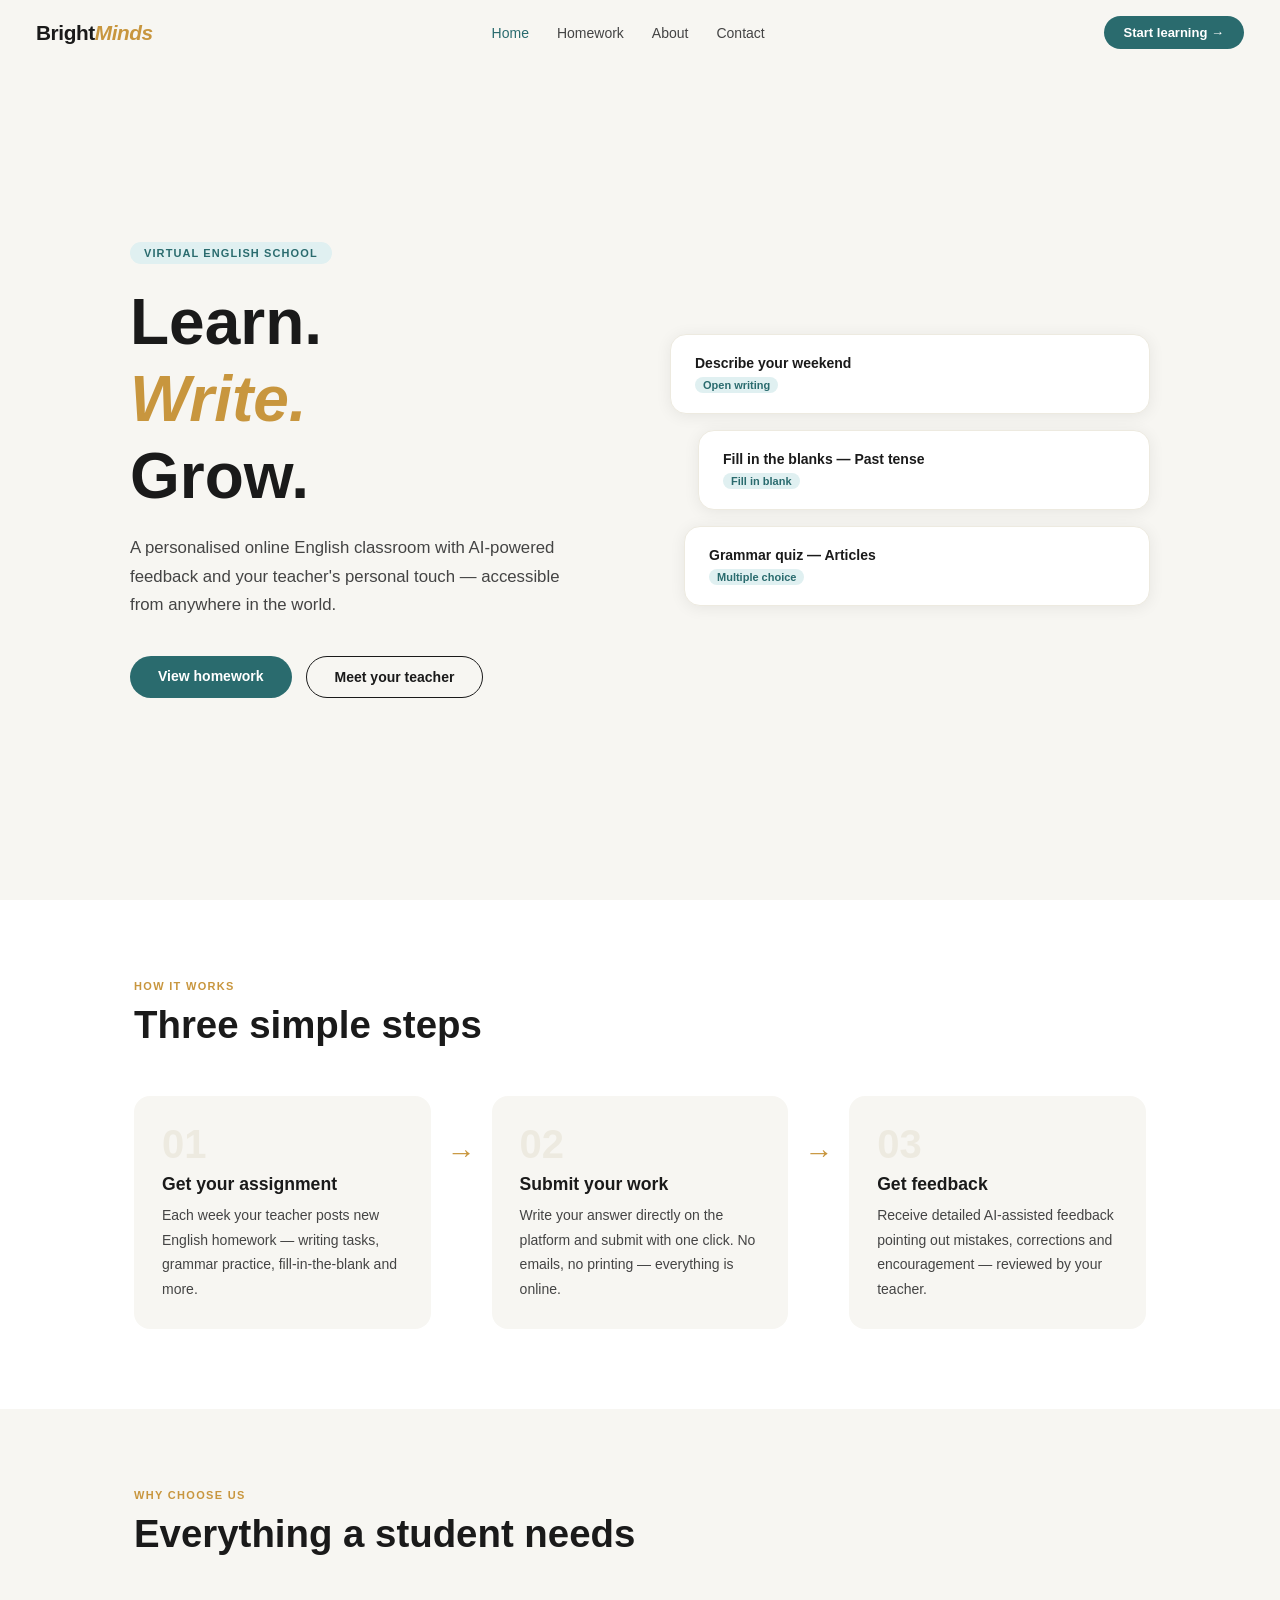
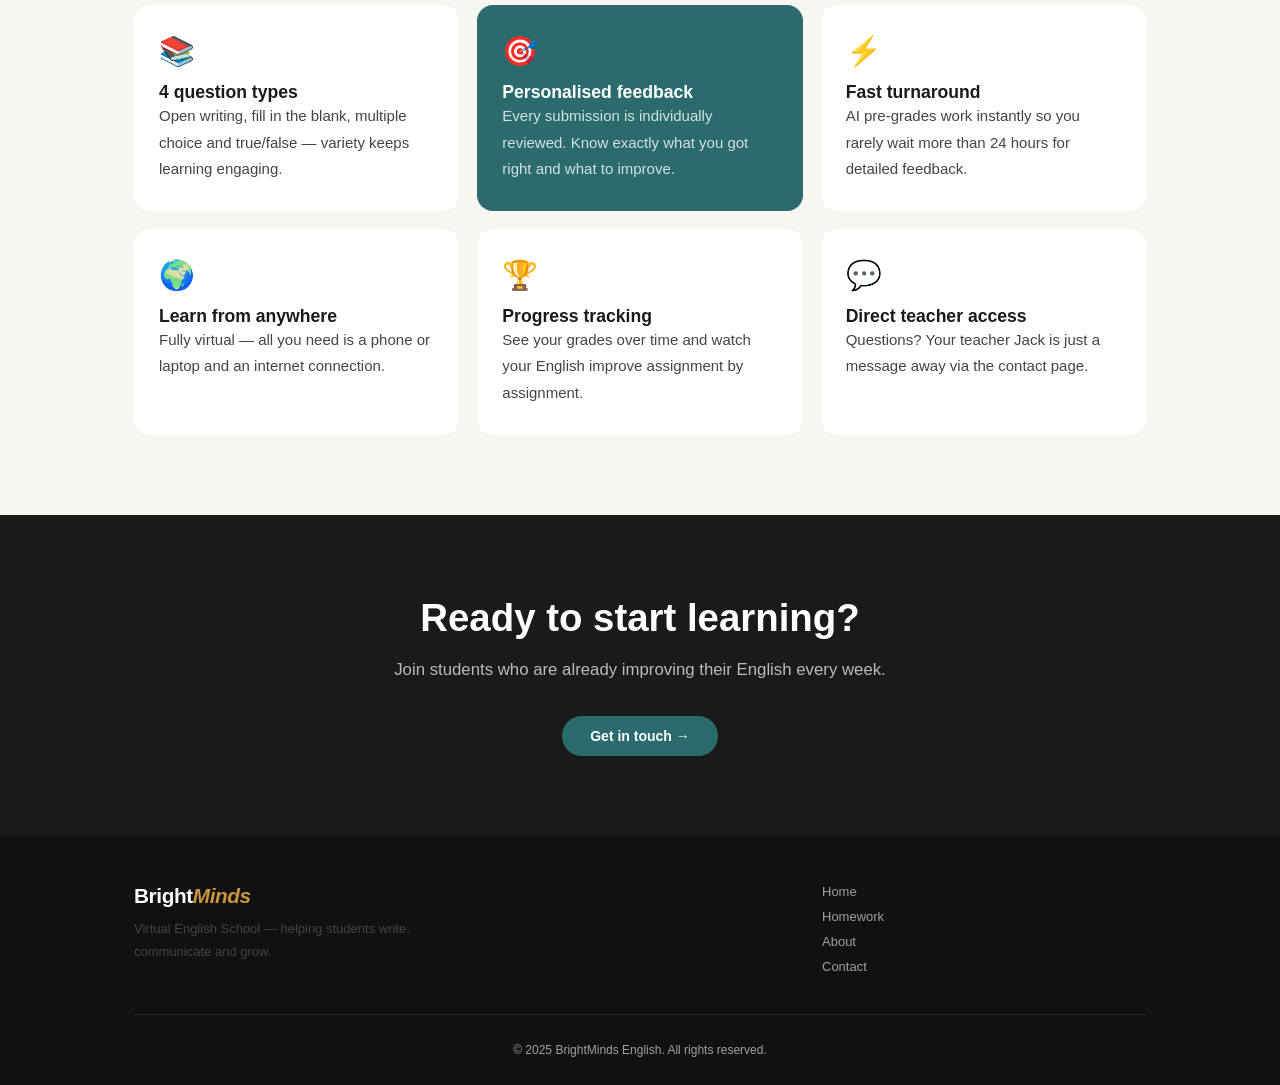
==== index.html @ 04beb888 "My new english learning website" ====
<!DOCTYPE html>
<html lang="en">
<head>
<meta charset="UTF-8"/>
<meta name="viewport" content="width=device-width, initial-scale=1.0"/>
<title>BrightMinds English — Virtual English School</title>
<link rel="stylesheet" href="css/style.css"/>
</head>
<body>
<nav class="nav" id="nav">
  <a href="index.html" class="nav-logo">Bright<em>Minds</em></a>
  <div class="nav-links">
    <a href="index.html" class="nav-link active">Home</a>
    <a href="pages/homework.html" class="nav-link">Homework</a>
    <a href="pages/about.html" class="nav-link">About</a>
    <a href="pages/contact.html" class="nav-link">Contact</a>
  </div>
  <a href="pages/homework.html" class="nav-cta">Start learning →</a>
  <button class="nav-burger" onclick="toggleMenu()">&#9776;</button>
</nav>
<div class="mobile-menu" id="mobile-menu">
  <a href="index.html">Home</a>
  <a href="pages/homework.html">Homework</a>
  <a href="pages/about.html">About</a>
  <a href="pages/contact.html">Contact</a>
</div>

<section class="hero">
  <div class="hero-inner">
    <div class="hero-tag">Virtual English School</div>
    <h1 class="hero-title">Learn.<br/><em>Write.</em><br/>Grow.</h1>
    <p class="hero-sub">A personalised online English classroom with AI-powered feedback and your teacher's personal touch — accessible from anywhere in the world.</p>
    <div class="hero-btns">
      <a href="pages/homework.html" class="btn btn-primary">View homework</a>
      <a href="pages/about.html" class="btn btn-ghost">Meet your teacher</a>
    </div>
  </div>
  <div class="hero-visual">
    <div class="hw-preview-card">
      <div class="hw-preview-title">Describe your weekend</div>
      <span class="hw-preview-type">Open writing</span>
    </div>
    <div class="hw-preview-card">
      <div class="hw-preview-title">Fill in the blanks — Past tense</div>
      <span class="hw-preview-type">Fill in blank</span>
    </div>
    <div class="hw-preview-card">
      <div class="hw-preview-title">Grammar quiz — Articles</div>
      <span class="hw-preview-type">Multiple choice</span>
    </div>
  </div>
</section>

<section class="section how">
  <div class="container">
    <div class="section-label">How it works</div>
    <h2 class="section-title">Three simple steps</h2>
    <div class="steps">
      <div class="step"><div class="step-num">01</div><h3>Get your assignment</h3><p>Each week your teacher posts new English homework — writing tasks, grammar practice, fill-in-the-blank and more.</p></div>
      <div class="step-divider">→</div>
      <div class="step"><div class="step-num">02</div><h3>Submit your work</h3><p>Write your answer directly on the platform and submit with one click. No emails, no printing — everything is online.</p></div>
      <div class="step-divider">→</div>
      <div class="step"><div class="step-num">03</div><h3>Get feedback</h3><p>Receive detailed AI-assisted feedback pointing out mistakes, corrections and encouragement — reviewed by your teacher.</p></div>
    </div>
  </div>
</section>

<section class="section features" style="background:var(--cream)">
  <div class="container">
    <div class="section-label">Why choose us</div>
    <h2 class="section-title">Everything a student needs</h2>
    <div class="features-grid">
      <div class="feature-card"><div class="feature-icon">📚</div><h3>4 question types</h3><p>Open writing, fill in the blank, multiple choice and true/false — variety keeps learning engaging.</p></div>
      <div class="feature-card featured"><div class="feature-icon">🎯</div><h3>Personalised feedback</h3><p>Every submission is individually reviewed. Know exactly what you got right and what to improve.</p></div>
      <div class="feature-card"><div class="feature-icon">⚡</div><h3>Fast turnaround</h3><p>AI pre-grades work instantly so you rarely wait more than 24 hours for detailed feedback.</p></div>
      <div class="feature-card"><div class="feature-icon">🌍</div><h3>Learn from anywhere</h3><p>Fully virtual — all you need is a phone or laptop and an internet connection.</p></div>
      <div class="feature-card"><div class="feature-icon">🏆</div><h3>Progress tracking</h3><p>See your grades over time and watch your English improve assignment by assignment.</p></div>
      <div class="feature-card"><div class="feature-icon">💬</div><h3>Direct teacher access</h3><p>Questions? Your teacher Jack is just a message away via the contact page.</p></div>
    </div>
  </div>
</section>

<section class="cta-banner">
  <div class="container">
    <h2>Ready to start learning?</h2>
    <p>Join students who are already improving their English every week.</p>
    <a href="pages/contact.html" class="btn btn-primary">Get in touch →</a>
  </div>
</section>

<footer class="footer">
  <div class="container footer-inner">
    <div class="footer-brand">
      <span class="nav-logo" style="color:white">Bright<em>Minds</em></span>
      <p>Virtual English School — helping students write, communicate and grow.</p>
    </div>
    <div class="footer-links">
      <a href="index.html">Home</a>
      <a href="pages/homework.html">Homework</a>
      <a href="pages/about.html">About</a>
      <a href="pages/contact.html">Contact</a>
    </div>
    <div class="footer-copy">© 2025 BrightMinds English. All rights reserved.</div>
  </div>
</footer>
<script src="js/main.js"></script>
</body>
</html>
---- css/style.css ----
*,*::before,*::after{box-sizing:border-box;margin:0;padding:0}
html{scroll-behavior:smooth}
body{font-family:-apple-system,BlinkMacSystemFont,'Segoe UI','PingFang SC','Microsoft YaHei',sans-serif;font-size:15px;color:#1a1a1a;background:#f7f6f2;overflow-x:hidden}

:root{
  --ink:#1a1a1a;--ink2:#444;--ink3:#888;
  --cream:#f7f6f2;--cream2:#edeae0;
  --teal:#2a6b6e;--teal2:#1e5052;--teal-light:#e0f0f1;
  --gold:#c8963e;--gold-light:#f5e9d0;
  --white:#fff;
  --red:#c0392b;--red-light:#fde8e8;
  --green:#27ae60;--green-light:#eafaf1;
  --radius:10px;--radius-lg:16px;
  --shadow:0 2px 16px rgba(0,0,0,0.07);
  --shadow-lg:0 8px 40px rgba(0,0,0,0.11);
}

h1,h2,h3{font-weight:700;line-height:1.2;color:var(--ink)}
h1{font-size:clamp(2.2rem,6vw,4rem)}
h2{font-size:clamp(1.6rem,3vw,2.4rem)}
h3{font-size:1.1rem}
p{line-height:1.75;color:var(--ink2)}
a{text-decoration:none;color:inherit}
em{font-style:italic;color:var(--gold)}

.container{max-width:1060px;margin:0 auto;padding:0 24px}
.section{padding:80px 0}
.section-label{font-size:11px;font-weight:600;letter-spacing:.12em;text-transform:uppercase;color:var(--gold);margin-bottom:10px}
.section-title{margin-bottom:48px}

/* NAV */
.nav{position:fixed;top:0;left:0;right:0;z-index:100;display:flex;align-items:center;justify-content:space-between;padding:16px 36px;background:rgba(247,246,242,0.92);backdrop-filter:blur(10px);border-bottom:1px solid transparent;transition:border-color .3s,box-shadow .3s}
.nav.scrolled{border-color:rgba(0,0,0,0.07);box-shadow:0 2px 16px rgba(0,0,0,0.05)}
.nav-logo{font-size:1.3rem;font-weight:800;color:var(--ink);letter-spacing:-.02em}
.nav-links{display:flex;gap:28px}
.nav-link{font-size:14px;font-weight:500;color:var(--ink2);transition:color .2s}
.nav-link:hover,.nav-link.active{color:var(--teal)}
.nav-cta{font-size:13px;font-weight:600;padding:9px 20px;background:var(--teal);color:var(--white);border-radius:50px;transition:background .2s,transform .15s}
.nav-cta:hover{background:var(--teal2);transform:translateY(-1px)}
.nav-burger{display:none;background:none;border:none;font-size:22px;cursor:pointer;color:var(--ink)}
.mobile-menu{display:none;position:fixed;top:64px;left:0;right:0;background:var(--cream);border-bottom:1px solid var(--cream2);flex-direction:column;padding:16px 24px;gap:0;z-index:99}
.mobile-menu.open{display:flex}
.mobile-menu a{font-size:15px;font-weight:500;color:var(--ink2);padding:12px 0;border-bottom:1px solid var(--cream2)}

/* BUTTONS */
.btn{display:inline-block;padding:12px 28px;border-radius:50px;font-size:14px;font-weight:600;cursor:pointer;transition:all .15s;border:none;font-family:inherit}
.btn-primary{background:var(--teal);color:var(--white)}
.btn-primary:hover{background:var(--teal2);transform:translateY(-1px);box-shadow:0 6px 20px rgba(42,107,110,.25)}
.btn-ghost{background:transparent;color:var(--ink);border:1.5px solid var(--ink)}
.btn-ghost:hover{background:var(--ink);color:var(--white)}
.btn-gold{background:var(--gold);color:var(--white)}
.btn-gold:hover{background:#a87830}
.btn-sm{padding:8px 18px;font-size:13px}
.btn:disabled{opacity:.5;cursor:not-allowed;transform:none}

/* HERO */
.hero{min-height:100vh;display:grid;grid-template-columns:1fr 1fr;align-items:center;padding:120px 40px 80px;max-width:1100px;margin:0 auto;gap:60px}
.hero-tag{display:inline-block;font-size:11px;font-weight:600;letter-spacing:.1em;text-transform:uppercase;color:var(--teal);background:var(--teal-light);padding:5px 14px;border-radius:50px;margin-bottom:20px}
.hero-title{margin-bottom:20px}
.hero-sub{font-size:1.05rem;color:var(--ink2);max-width:460px;margin-bottom:36px;line-height:1.7}
.hero-btns{display:flex;gap:14px;flex-wrap:wrap}
.hero-visual{display:flex;flex-direction:column;gap:16px}
.hw-preview-card{background:var(--white);border-radius:var(--radius-lg);padding:20px 24px;box-shadow:var(--shadow);border:1px solid var(--cream2);transition:transform .3s}
.hw-preview-card:nth-child(2){margin-left:28px}
.hw-preview-card:nth-child(3){margin-left:14px}
.hw-preview-card:hover{transform:translateX(6px)}
.hw-preview-title{font-weight:600;font-size:14px;margin-bottom:4px}
.hw-preview-type{font-size:11px;color:var(--teal);background:var(--teal-light);padding:2px 8px;border-radius:20px;font-weight:600;display:inline-block}

/* BADGES */
.badge{display:inline-block;font-size:11px;font-weight:600;padding:3px 10px;border-radius:20px}
.badge-easy{background:#e0f0f1;color:#1e5052}
.badge-medium{background:var(--gold-light);color:#7a5218}
.badge-hard{background:var(--red-light);color:#8b2020}
.badge-writing{background:#e8e0f5;color:#4a2d8a}
.badge-blank{background:#e0f0f1;color:#1e5052}
.badge-mcq{background:#fdebd0;color:#784212}
.badge-truefalse{background:#e8f8f5;color:#1a5276}
.badge-graded{background:var(--green-light);color:#1e5218}
.badge-pending{background:var(--gold-light);color:#7a5218}

/* PAGE HERO */
.page-hero{padding:130px 24px 64px;background:var(--cream);text-align:center}
.page-hero h1{font-size:clamp(2rem,5vw,3.2rem);margin-bottom:14px}
.page-hero p{font-size:1.05rem;color:var(--ink2);max-width:560px;margin:0 auto}

/* HOMEWORK PAGE */
.hw-grid{display:flex;flex-direction:column;gap:16px}
.hw-card{background:var(--white);border-radius:var(--radius-lg);border:1.5px solid var(--cream2);overflow:hidden;transition:box-shadow .2s}
.hw-card:hover{box-shadow:var(--shadow)}
.hw-card-head{display:flex;align-items:center;justify-content:space-between;padding:20px 24px;cursor:pointer}
.hw-card-head-left{display:flex;align-items:center;gap:10px;flex-wrap:wrap}
.hw-card-title{font-weight:700;font-size:15px}
.hw-toggle{font-size:18px;color:var(--ink3);transition:transform .3s;flex-shrink:0}
.hw-card.open .hw-toggle{transform:rotate(180deg)}
.hw-card-body{display:none;padding:0 24px 24px}
.hw-card.open .hw-card-body{display:block}
.hw-prompt-box{background:var(--cream);border-radius:var(--radius);padding:16px 20px;margin-bottom:18px;font-size:15px;line-height:1.75;color:var(--ink2);border-left:3px solid var(--gold)}
.hw-label{font-size:11px;font-weight:600;color:var(--ink3);margin-bottom:8px;text-transform:uppercase;letter-spacing:.06em}

/* INPUTS */
.hw-input{width:100%;padding:12px 16px;border:1.5px solid var(--cream2);border-radius:var(--radius);font-family:inherit;font-size:15px;background:var(--white);color:var(--ink);transition:border-color .2s;line-height:1.6}
.hw-input:focus{outline:none;border-color:var(--teal)}
textarea.hw-input{resize:vertical;min-height:120px}
.hw-name-input{width:220px;padding:10px 16px;border:1.5px solid var(--cream2);border-radius:50px;font-family:inherit;font-size:14px;background:var(--white);color:var(--ink)}
.hw-name-input:focus{outline:none;border-color:var(--teal)}

/* MCQ & TRUE FALSE */
.mcq-options{display:flex;flex-direction:column;gap:10px;margin-bottom:16px}
.mcq-option{display:flex;align-items:center;gap:12px;padding:12px 16px;border:1.5px solid var(--cream2);border-radius:var(--radius);cursor:pointer;transition:all .2s;font-size:14px}
.mcq-option:hover{border-color:var(--teal);background:var(--teal-light)}
.mcq-option.selected{border-color:var(--teal);background:var(--teal-light);font-weight:600}
.mcq-option input{accent-color:var(--teal)}
.tf-options{display:flex;gap:12px;margin-bottom:16px}
.tf-btn{flex:1;padding:14px;border:1.5px solid var(--cream2);border-radius:var(--radius);cursor:pointer;font-size:15px;font-weight:600;background:var(--white);transition:all .2s;font-family:inherit}
.tf-btn:hover{border-color:var(--teal)}
.tf-btn.selected-true{border-color:var(--green);background:var(--green-light);color:var(--green)}
.tf-btn.selected-false{border-color:var(--red);background:var(--red-light);color:var(--red)}

/* FILL IN BLANK */
.blank-input{display:inline-block;border:none;border-bottom:2px solid var(--teal);padding:2px 8px;font-size:15px;font-family:inherit;background:transparent;color:var(--ink);min-width:100px;text-align:center}
.blank-input:focus{outline:none;border-color:var(--gold)}
.blank-sentence{font-size:15px;line-height:2.2;color:var(--ink2);margin-bottom:16px}

/* SUBMIT ROW */
.hw-submit-row{display:flex;align-items:center;gap:12px;margin-top:16px;flex-wrap:wrap}

/* FEEDBACK BOX */
.hw-feedback-box{margin-top:16px;padding:20px 24px;background:var(--teal-light);border-radius:var(--radius-lg);border:1px solid rgba(42,107,110,.2)}
.hw-feedback-label{font-size:11px;font-weight:600;letter-spacing:.08em;text-transform:uppercase;color:var(--teal);margin-bottom:10px}
.hw-feedback-body{font-size:14px;line-height:1.8;color:#1e4a4c}
.hw-grade{font-size:2.2rem;font-weight:800;color:var(--teal)}
.submitted-box{background:var(--gold-light);border-radius:var(--radius-lg);padding:16px 20px;border:1px solid rgba(200,150,62,.3);font-size:14px;color:#7a5218;margin-top:16px}

/* LOADING */
.loading-dots{display:inline-flex;gap:4px;align-items:center}
.dot{width:5px;height:5px;border-radius:50%;background:currentColor;animation:blink 1.2s infinite}
.dot:nth-child(2){animation-delay:.2s}.dot:nth-child(3){animation-delay:.4s}
@keyframes blink{0%,100%{opacity:.2}50%{opacity:1}}
.error-msg{font-size:13px;color:var(--red);margin-top:8px}
.success-msg{font-size:13px;color:var(--green);margin-top:8px}

/* TEACHER DASHBOARD */
.teacher-wrap{padding:110px 0 80px}
.t-stats{display:grid;grid-template-columns:repeat(4,1fr);gap:14px;margin-bottom:36px}
.t-stat{background:var(--white);border-radius:var(--radius-lg);padding:20px 24px;border:1.5px solid var(--cream2)}
.t-stat-label{font-size:11px;font-weight:600;color:var(--ink3);text-transform:uppercase;letter-spacing:.06em;margin-bottom:6px}
.t-stat-val{font-size:2.2rem;font-weight:800;color:var(--ink)}
.t-tabs{display:flex;gap:0;margin-bottom:28px;border-bottom:1.5px solid var(--cream2)}
.t-tab{padding:12px 24px;font-size:14px;font-weight:600;background:none;border:none;cursor:pointer;color:var(--ink3);border-bottom:2px solid transparent;margin-bottom:-1.5px;transition:color .2s,border-color .2s;font-family:inherit}
.t-tab.active{color:var(--teal);border-color:var(--teal)}
.t-sub-card{background:var(--white);border-radius:var(--radius-lg);padding:22px 26px;border:1.5px solid var(--cream2);margin-bottom:14px}
.t-sub-header{display:flex;align-items:center;justify-content:space-between;margin-bottom:10px;flex-wrap:wrap;gap:8px}
.t-sub-name{font-weight:700;font-size:15px}
.t-sub-answer{background:var(--cream);border-radius:var(--radius);padding:14px 18px;font-size:14px;line-height:1.75;color:var(--ink2);margin-bottom:14px}
.t-sub-date{font-size:12px;color:var(--ink3)}

/* ADD QUESTION FORM */
.add-form{background:var(--white);border-radius:var(--radius-lg);padding:28px;border:1.5px solid var(--cream2);margin-bottom:28px}
.add-form h3{margin-bottom:20px;font-size:1.1rem}
.form-group{margin-bottom:16px}
.form-label{display:block;font-size:12px;font-weight:600;color:var(--ink2);margin-bottom:6px;text-transform:uppercase;letter-spacing:.05em}
.form-control{width:100%;padding:11px 16px;border:1.5px solid var(--cream2);border-radius:var(--radius);font-family:inherit;font-size:14px;background:var(--cream);color:var(--ink);transition:border-color .2s}
.form-control:focus{outline:none;border-color:var(--teal);background:var(--white)}
.form-row{display:grid;grid-template-columns:1fr 1fr 1fr;gap:14px}
.form-control-textarea{resize:vertical;min-height:90px;line-height:1.7}

/* MCQ options builder */
.mcq-builder{display:flex;flex-direction:column;gap:8px;margin-top:8px}
.mcq-builder-row{display:flex;gap:8px;align-items:center}
.mcq-builder-row input{flex:1}
.mcq-correct-label{font-size:12px;color:var(--ink3);white-space:nowrap}

/* FEATURES */
.features-grid{display:grid;grid-template-columns:repeat(3,1fr);gap:18px}
.feature-card{background:var(--white);border-radius:var(--radius-lg);padding:28px 24px;border:1.5px solid transparent;transition:border-color .2s,transform .2s,box-shadow .2s}
.feature-card:hover{border-color:var(--teal);transform:translateY(-3px);box-shadow:var(--shadow-lg)}
.feature-card.featured{background:var(--teal)}
.feature-card.featured h3,.feature-card.featured p{color:var(--white)}
.feature-card.featured p{color:rgba(255,255,255,.8)}
.feature-icon{font-size:1.8rem;margin-bottom:14px}

/* HOW IT WORKS */
.how{background:var(--white)}
.steps{display:grid;grid-template-columns:1fr auto 1fr auto 1fr;gap:16px;align-items:start}
.step{padding:28px;background:var(--cream);border-radius:var(--radius-lg)}
.step-num{font-size:2.5rem;font-weight:800;color:var(--cream2);line-height:1;margin-bottom:10px}
.step h3{margin-bottom:8px}
.step p{font-size:14px}
.step-divider{font-size:1.8rem;color:var(--gold);margin-top:40px}

/* CTA BANNER */
.cta-banner{background:var(--ink);color:var(--white);text-align:center;padding:80px 24px}
.cta-banner h2{color:var(--white);margin-bottom:14px}
.cta-banner p{color:rgba(255,255,255,.7);margin-bottom:32px;font-size:1.05rem}

/* FOOTER */
.footer{background:#111;color:rgba(255,255,255,.6);padding:48px 0 28px}
.footer-inner{display:grid;grid-template-columns:2fr 1fr;gap:40px;align-items:start}
.footer-brand p{font-size:13px;margin-top:10px;max-width:300px}
.footer-links{display:flex;flex-direction:column;gap:10px}
.footer-links a{font-size:13px;color:rgba(255,255,255,.6);transition:color .2s}
.footer-links a:hover{color:var(--white)}
.footer-copy{grid-column:1/-1;font-size:12px;padding-top:28px;border-top:1px solid rgba(255,255,255,.1);text-align:center}

/* EMPTY STATE */
.empty-state{text-align:center;color:var(--ink3);font-size:14px;padding:48px 0}

/* ABOUT */
.about-grid{display:grid;grid-template-columns:1fr 1fr;gap:64px;align-items:center}
.about-img{background:var(--cream2);border-radius:var(--radius-lg);aspect-ratio:3/4;display:flex;align-items:center;justify-content:center;font-size:5rem}
.quals{display:flex;flex-direction:column;gap:10px;margin-top:20px}
.qual-item{display:flex;align-items:center;gap:10px;font-size:14px;font-weight:500}

/* CONTACT */
.contact-grid{display:grid;grid-template-columns:1fr 1.2fr;gap:64px}
.contact-form-card{background:var(--white);border-radius:var(--radius-lg);padding:36px;border:1.5px solid var(--cream2);box-shadow:var(--shadow)}
.contact-details{display:flex;flex-direction:column;gap:14px;margin-top:24px}
.contact-detail{display:flex;align-items:center;gap:12px;font-size:14px}

/* RESPONSIVE */
@media(max-width:900px){
  .nav-links,.nav-cta{display:none}
  .nav-burger{display:block}
  .nav{padding:14px 20px}
  .hero{grid-template-columns:1fr;padding:100px 24px 60px;gap:40px}
  .hero-visual{flex-direction:row;flex-wrap:wrap}
  .hw-preview-card{flex:1;min-width:140px}
  .hw-preview-card:nth-child(2),.hw-preview-card:nth-child(3){margin-left:0}
  .steps{grid-template-columns:1fr}
  .step-divider{display:none}
  .features-grid{grid-template-columns:1fr 1fr}
  .about-grid,.contact-grid{grid-template-columns:1fr;gap:40px}
  .footer-inner{grid-template-columns:1fr}
  .t-stats{grid-template-columns:1fr 1fr}
  .form-row{grid-template-columns:1fr}
}
@media(max-width:600px){
  .features-grid{grid-template-columns:1fr}
  .section{padding:56px 0}
  .hero-btns{flex-direction:column}
  .t-stats{grid-template-columns:1fr 1fr}
}
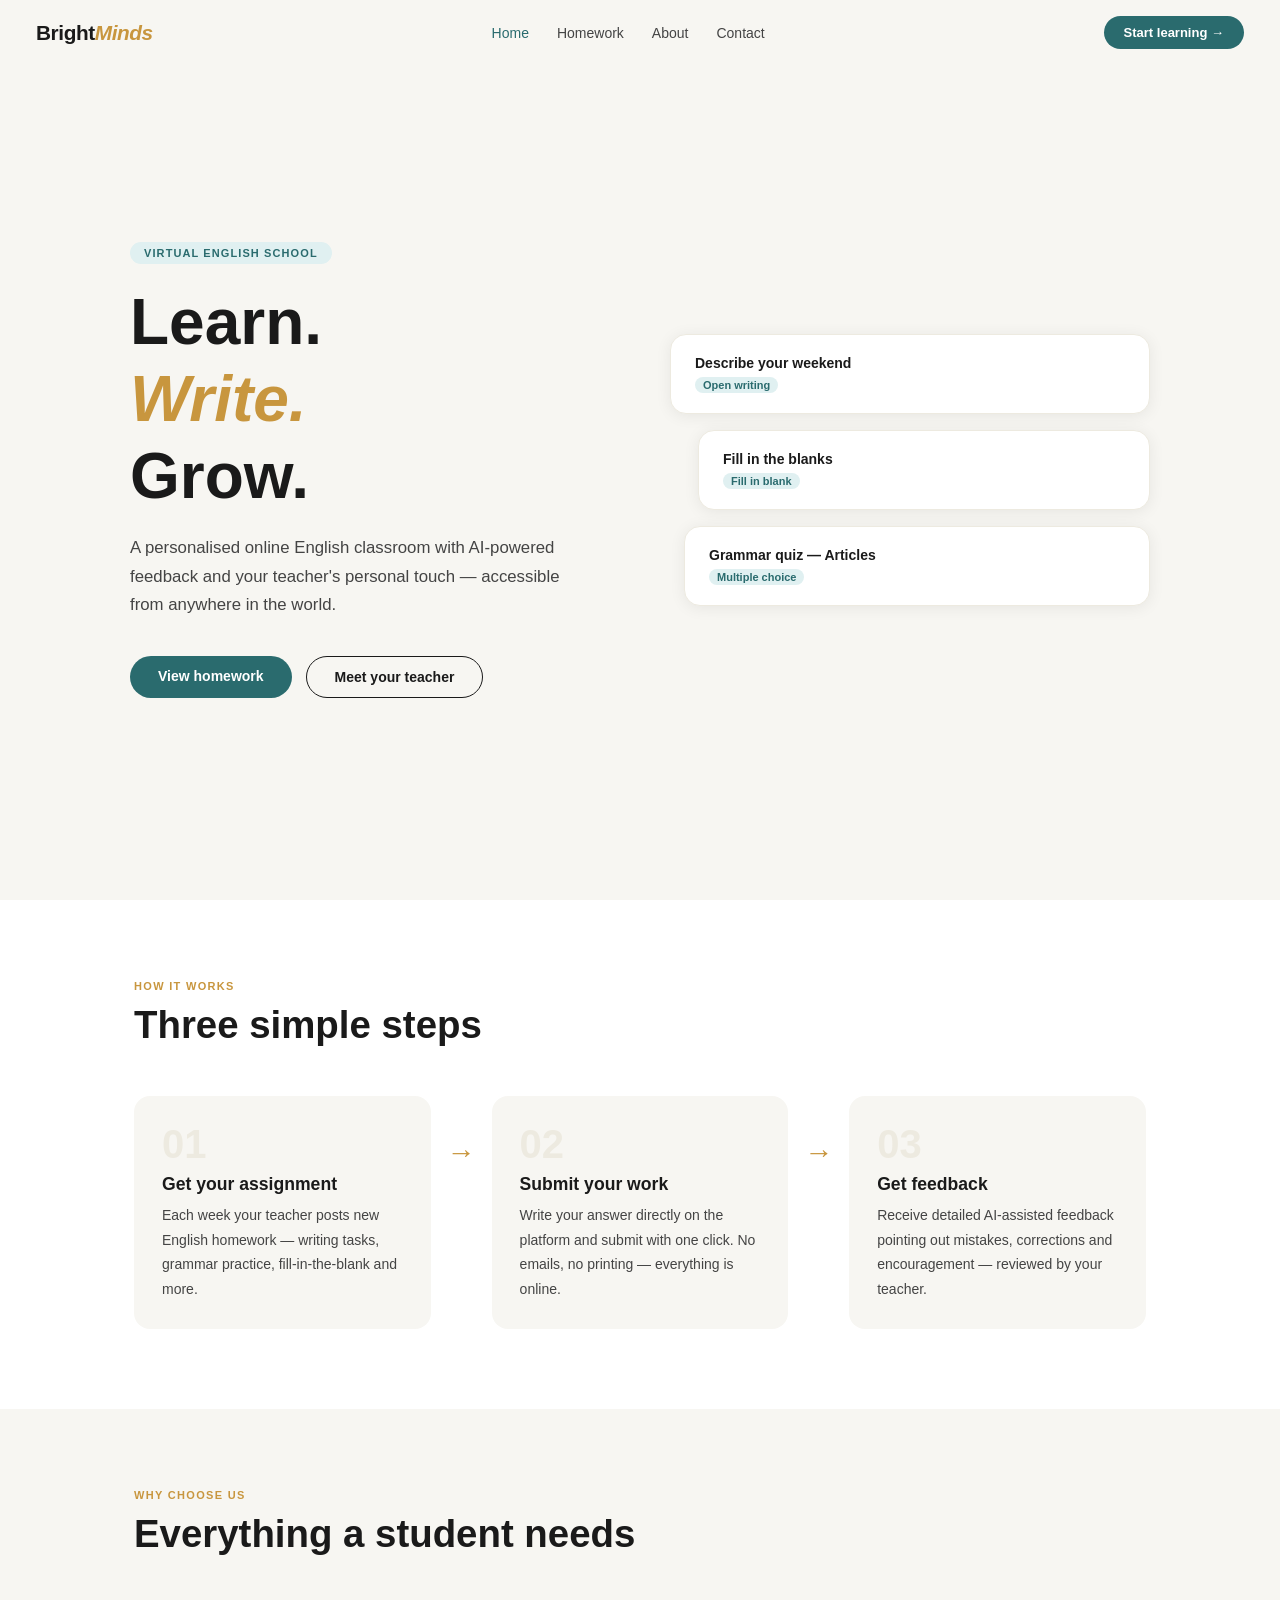
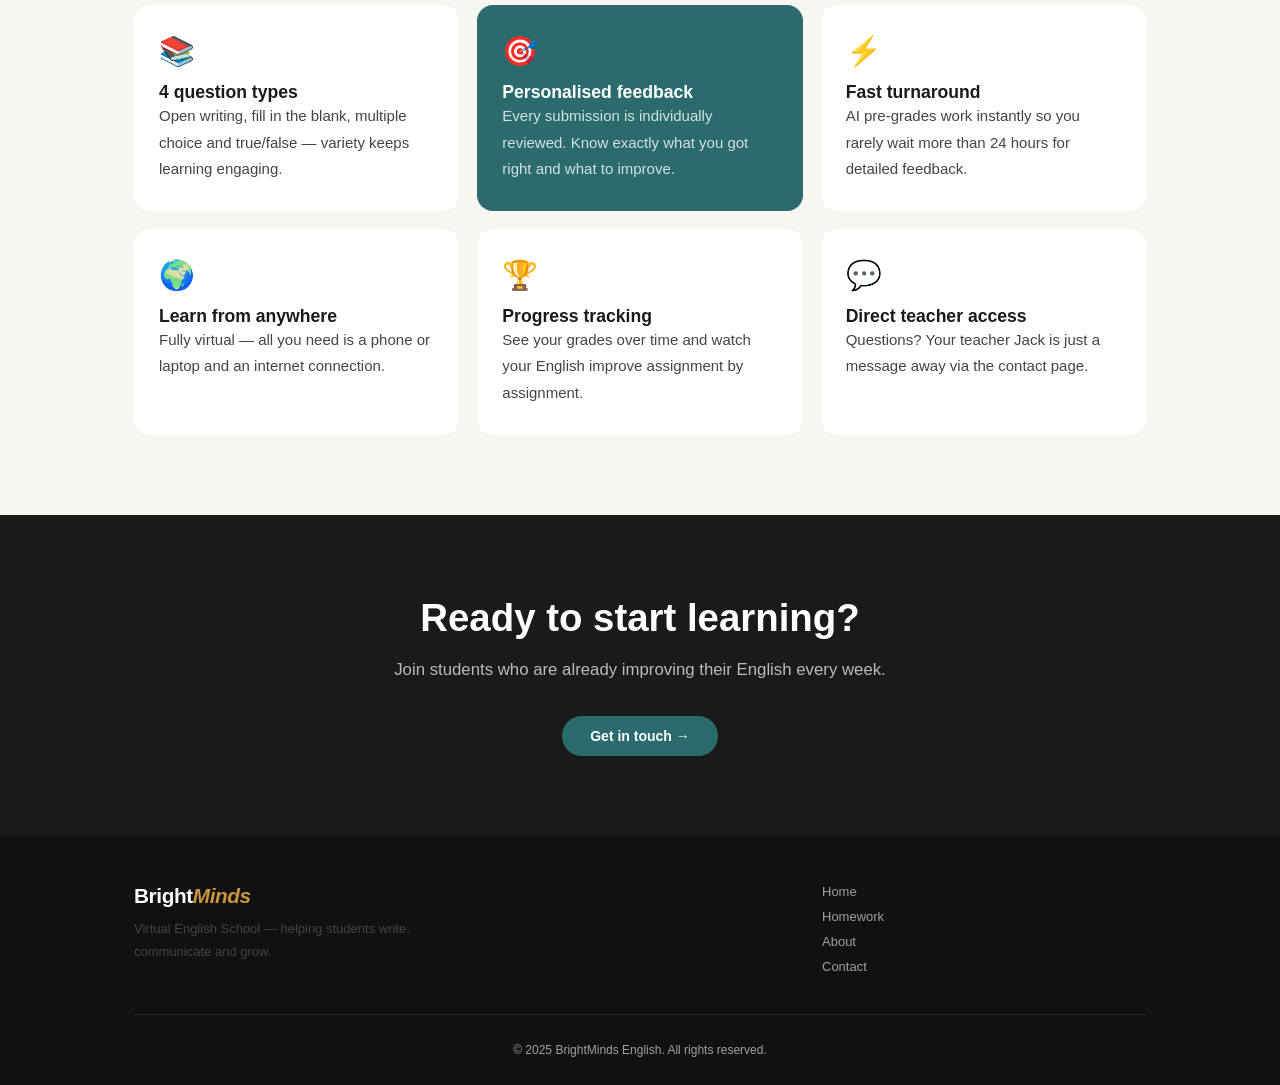
==== commit abe865d5: "Update index.html" ====
--- a/index.html
+++ b/index.html
@@ -41,7 +41,7 @@
       <span class="hw-preview-type">Open writing</span>
     </div>
     <div class="hw-preview-card">
-      <div class="hw-preview-title">Fill in the blanks — Past tense</div>
+      <div class="hw-preview-title">Fill in the blanks </div>
       <span class="hw-preview-type">Fill in blank</span>
     </div>
     <div class="hw-preview-card">
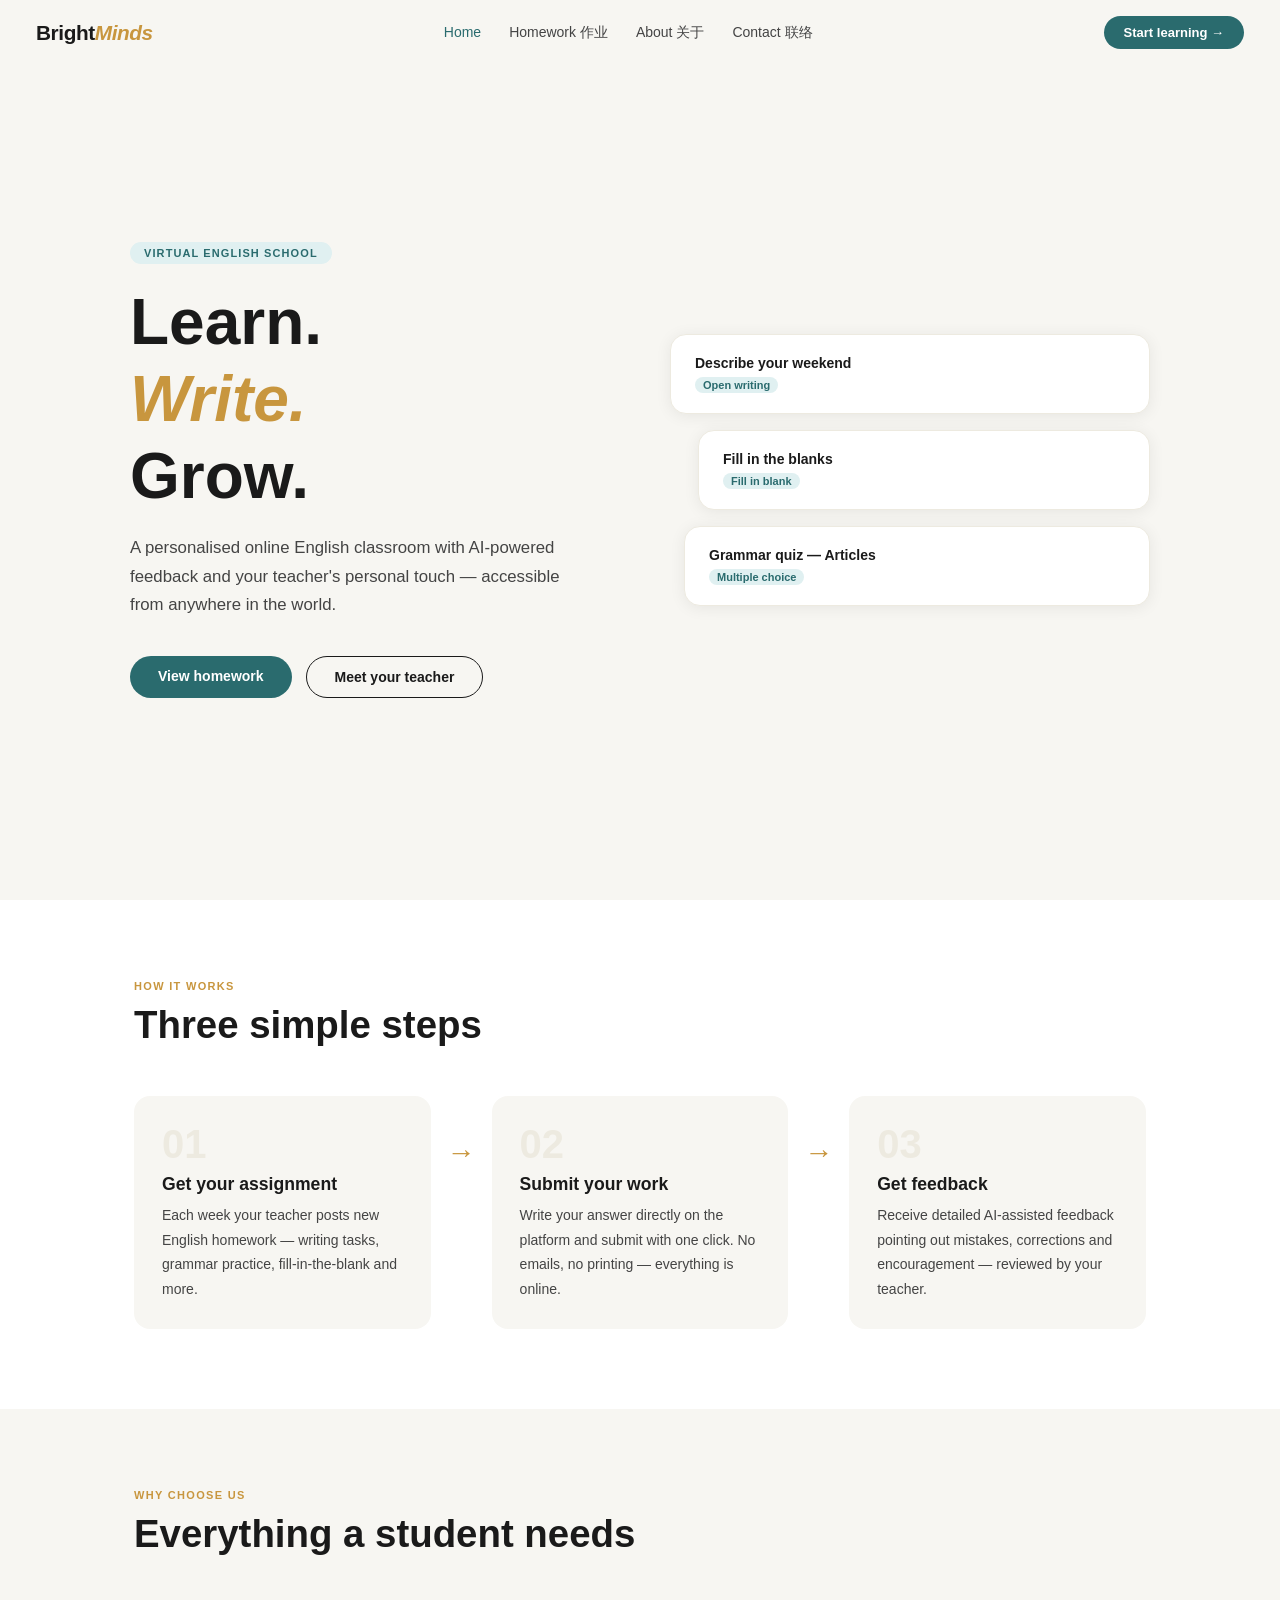
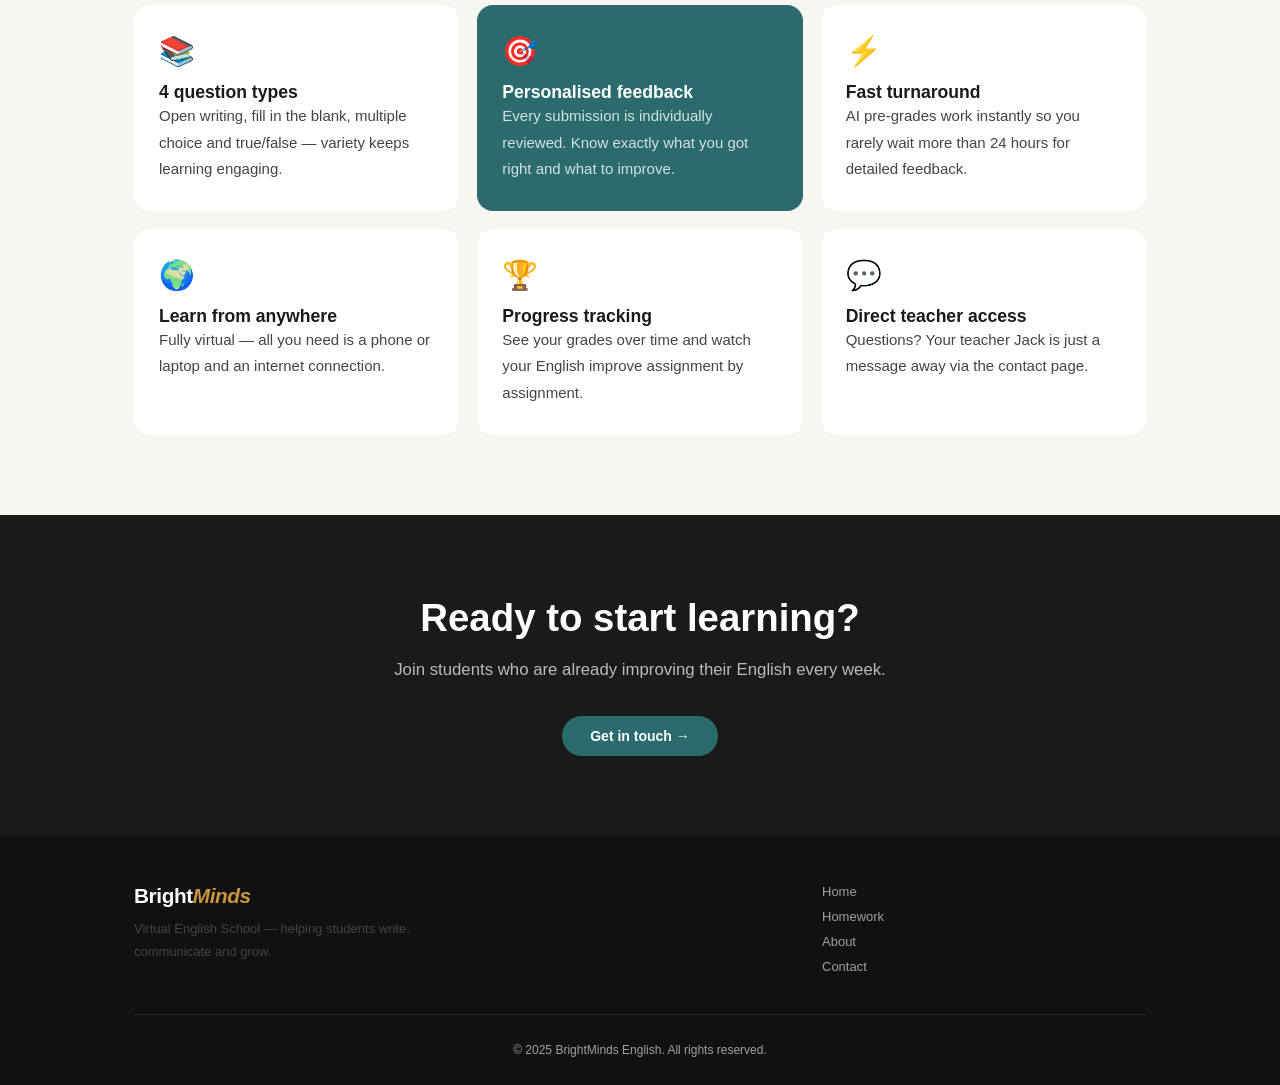
==== commit a2316787: "Update index.html" ====
--- a/index.html
+++ b/index.html
@@ -11,9 +11,9 @@
   <a href="index.html" class="nav-logo">Bright<em>Minds</em></a>
   <div class="nav-links">
     <a href="index.html" class="nav-link active">Home</a>
-    <a href="pages/homework.html" class="nav-link">Homework</a>
-    <a href="pages/about.html" class="nav-link">About</a>
-    <a href="pages/contact.html" class="nav-link">Contact</a>
+    <a href="pages/homework.html" class="nav-link">Homework 作业</a>
+    <a href="pages/about.html" class="nav-link">About 关于</a>
+    <a href="pages/contact.html" class="nav-link">Contact 联络 </a>
   </div>
   <a href="pages/homework.html" class="nav-cta">Start learning →</a>
   <button class="nav-burger" onclick="toggleMenu()">&#9776;</button>
